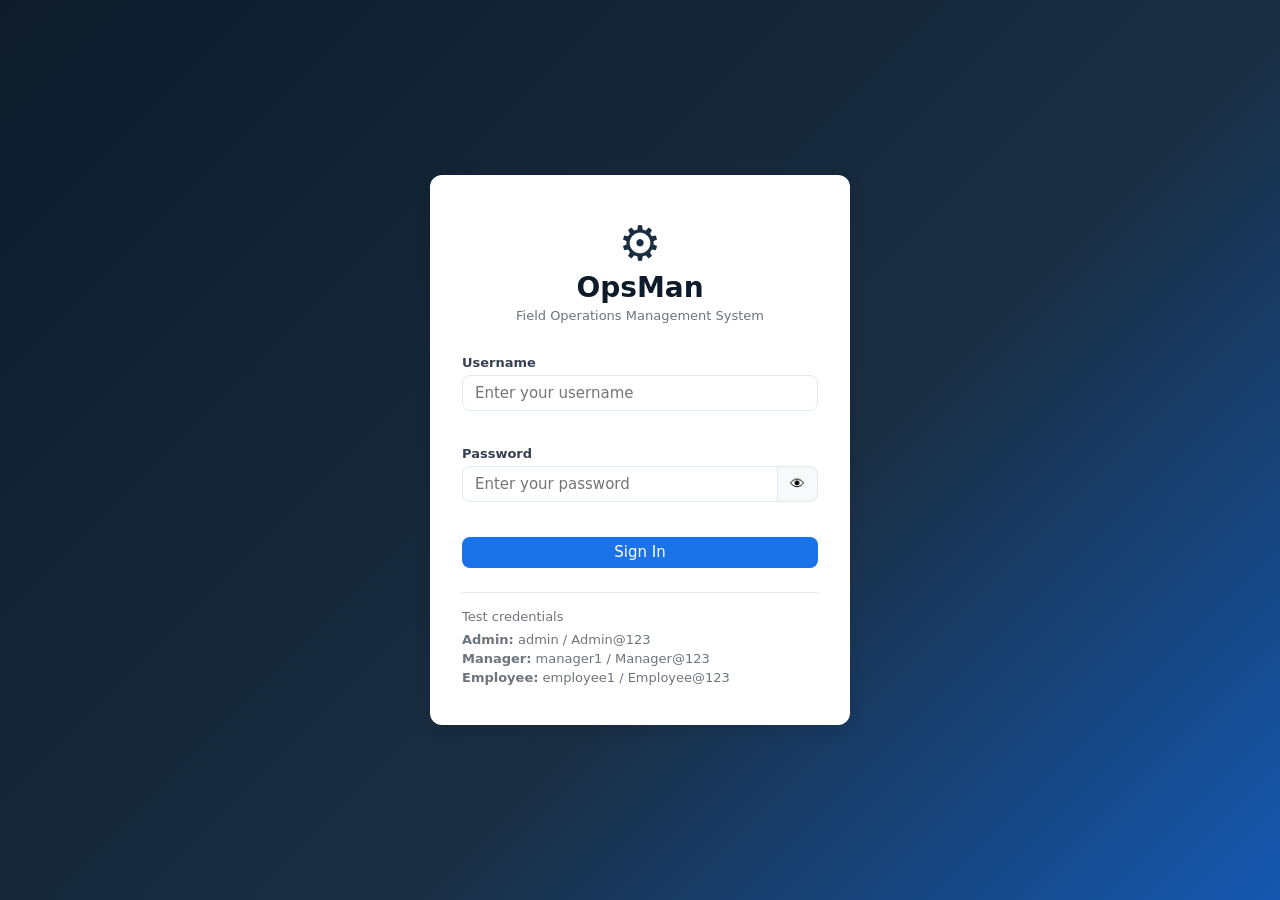
==== frontend/alerts.html @ f7cee3e9 "Create OpsMan Field Operations Management System Complete implementation of OpsMan with:  Database: " ====
<!DOCTYPE html>
<html lang="en">
<head>
    <meta charset="UTF-8">
    <meta name="viewport" content="width=device-width, initial-scale=1.0">
    <title>OpsMan – Alerts</title>
    <link rel="stylesheet" href="css/style.css">
</head>
<body class="app-page">

    <aside class="sidebar" id="sidebar">
        <div class="sidebar-logo"><span class="logo-icon">⚙️</span><span class="logo-text">OpsMan</span></div>
        <nav class="sidebar-nav">
            <a href="dashboard.html" class="nav-item"><span class="nav-icon">📊</span> Dashboard</a>
            <a href="tasks.html"     class="nav-item"><span class="nav-icon">✅</span> Tasks</a>
            <a href="employees.html" class="nav-item"><span class="nav-icon">👥</span> Employees</a>
            <a href="reports.html"   class="nav-item"><span class="nav-icon">📋</span> Reports</a>
            <a href="analytics.html" class="nav-item"><span class="nav-icon">📈</span> Analytics</a>
            <a href="alerts.html"    class="nav-item active"><span class="nav-icon">🔔</span> Alerts</a>
        </nav>
        <div class="sidebar-footer">
            <div class="user-info" id="userInfo"></div>
            <button class="btn btn-sm btn-outline" onclick="logout()">Logout</button>
        </div>
    </aside>

    <main class="main-content">
        <header class="page-header">
            <button class="sidebar-toggle" onclick="toggleSidebar()">☰</button>
            <h2 class="page-title">Alerts</h2>
            <button class="btn btn-outline btn-sm" onclick="markAllRead()">✓ Mark All Read</button>
        </header>

        <!-- Filters -->
        <div class="filters-bar card">
            <div class="filter-group">
                <select id="filterSeverity" class="form-control form-control-sm" onchange="loadAlerts()">
                    <option value="">All Severities</option>
                    <option value="critical">Critical</option>
                    <option value="warning">Warning</option>
                    <option value="info">Info</option>
                </select>
            </div>
            <div class="filter-group">
                <select id="filterRead" class="form-control form-control-sm" onchange="loadAlerts()">
                    <option value="">All</option>
                    <option value="0">Unread</option>
                    <option value="1">Read</option>
                </select>
            </div>
            <div class="filter-group">
                <select id="filterRelated" class="form-control form-control-sm" onchange="loadAlerts()">
                    <option value="">All Types</option>
                    <option value="task">Task</option>
                    <option value="employee">Employee</option>
                    <option value="shipment">Shipment</option>
                </select>
            </div>
        </div>

        <!-- Alerts List -->
        <div id="alertsList" class="alerts-page-list">
            <div class="loading-spinner">Loading…</div>
        </div>
        <div class="pagination" id="alertsPagination"></div>
    </main>

    <div id="toast-container"></div>
    <script src="js/app.js"></script>
    <script>
        let alertPage = 1;

        document.addEventListener('DOMContentLoaded', () => {
            checkAuth();
            loadAlerts();
        });

        function checkAuth() {
            const user = getStoredUser();
            if (!user) { window.location.href = 'index.html'; return; }
            document.getElementById('userInfo').textContent = user.username;
        }

        async function loadAlerts() {
            const severity  = document.getElementById('filterSeverity').value;
            const isRead    = document.getElementById('filterRead').value;
            const relatedTo = document.getElementById('filterRelated').value;
            const qs = new URLSearchParams({ page: alertPage, per_page: 20 });
            if (severity)  qs.set('severity',   severity);
            if (isRead !== '') qs.set('is_read', isRead);
            if (relatedTo) qs.set('related_to', relatedTo);

            const list = document.getElementById('alertsList');
            list.innerHTML = '<div class="loading-spinner">Loading…</div>';

            try {
                const res = await api(`/api/alerts.php?${qs}`);
                if (!res.data?.length) {
                    list.innerHTML = '<p class="text-center text-muted">No alerts found.</p>';
                    return;
                }
                list.innerHTML = res.data.map(a => `
                    <div class="alert-item ${a.is_read ? '' : 'unread'} severity-${a.severity}" id="alert-${a.id}">
                        <div class="alert-icon">${severityIcon(a.severity)}</div>
                        <div class="alert-content">
                            <div class="alert-title">${a.title}</div>
                            <div class="alert-message">${a.message}</div>
                            <div class="alert-meta">
                                <span class="badge ${severityBadge(a.severity)}">${a.severity}</span>
                                ${a.related_to ? `<span class="text-muted">${a.related_to} #${a.related_id}</span>` : ''}
                                <span class="text-muted">${formatDate(a.created_at)}</span>
                            </div>
                        </div>
                        <div class="alert-actions">
                            ${!a.is_read ? `<button class="btn btn-xs btn-outline" onclick="markRead(${a.id})">Mark Read</button>` : ''}
                            <button class="btn btn-xs btn-danger" onclick="deleteAlert(${a.id})">Delete</button>
                        </div>
                    </div>
                `).join('');
                renderPagination(res.pagination, 'alertsPagination', p => { alertPage = p; loadAlerts(); });
            } catch (e) {
                list.innerHTML = `<p class="text-center text-danger">${e.message}</p>`;
            }
        }

        function severityIcon(s) {
            return s === 'critical' ? '🔴' : s === 'warning' ? '🟡' : 'ℹ️';
        }
        function severityBadge(s) {
            return s === 'critical' ? 'badge-danger' : s === 'warning' ? 'badge-warning' : 'badge-info';
        }

        async function markRead(id) {
            try {
                await api(`/api/alerts.php?id=${id}&action=read`, 'PUT');
                document.getElementById(`alert-${id}`)?.classList.remove('unread');
                showToast('Marked as read', 'success');
            } catch (e) { showToast(e.message, 'error'); }
        }

        async function markAllRead() {
            try {
                await api('/api/alerts.php?action=read-all', 'PUT');
                showToast('All alerts marked as read', 'success');
                loadAlerts();
            } catch (e) { showToast(e.message, 'error'); }
        }

        async function deleteAlert(id) {
            if (!confirm('Delete this alert?')) return;
            try {
                await api(`/api/alerts.php?id=${id}`, 'DELETE');
                showToast('Alert deleted', 'success');
                loadAlerts();
            } catch (e) { showToast(e.message, 'error'); }
        }
    </script>
</body>
</html>
---- frontend/css/style.css ----
/* ===================================================================
   OpsMan – Global Stylesheet
   Mobile-first, responsive, CSS-variables design system
   =================================================================== */

/* ── Variables ──────────────────────────────────────────────────────── */
:root {
    --primary:       #1a73e8;
    --primary-dark:  #1558b0;
    --primary-light: #e8f0fe;
    --dark:          #0d1b2a;
    --dark-2:        #1a2e42;
    --dark-3:        #243a52;
    --sidebar-width: 240px;
    --header-height: 60px;

    --success:  #34a853;
    --warning:  #fbbc04;
    --danger:   #ea4335;
    --info:     #4285f4;
    --muted:    #6c757d;
    --light:    #f8f9fa;
    --border:   #e2e8f0;

    --radius:   8px;
    --radius-lg:12px;
    --shadow:   0 2px 8px rgba(0,0,0,.08);
    --shadow-md:0 4px 16px rgba(0,0,0,.12);

    --font:     'Segoe UI', system-ui, -apple-system, sans-serif;
    --font-mono:'Courier New', monospace;
    --fs-sm:    .8125rem;
    --fs-base:  .9375rem;
    --fs-lg:    1.125rem;
    --transition:.2s ease;
}

/* ── Reset ──────────────────────────────────────────────────────────── */
*, *::before, *::after { box-sizing: border-box; margin: 0; padding: 0; }
html { font-size: 16px; scroll-behavior: smooth; }
body { font-family: var(--font); font-size: var(--fs-base); color: #1a2e42; background: #f0f4f8; }
a { color: var(--primary); text-decoration: none; }
img { max-width: 100%; display: block; }
button { cursor: pointer; border: none; background: none; font: inherit; }
input, select, textarea { font: inherit; }

/* ── Auth Page ──────────────────────────────────────────────────────── */
.auth-page { background: linear-gradient(135deg, var(--dark) 0%, var(--dark-2) 60%, var(--primary-dark) 100%); min-height: 100vh; display: flex; align-items: center; justify-content: center; padding: 1rem; }
.auth-container { width: 100%; max-width: 420px; }
.auth-card { background: #fff; border-radius: var(--radius-lg); box-shadow: var(--shadow-md); padding: 2.5rem 2rem; }
.auth-logo { text-align: center; margin-bottom: 2rem; }
.auth-logo .logo-icon { font-size: 3rem; }
.auth-logo h1 { font-size: 1.75rem; font-weight: 700; color: var(--dark); }
.auth-subtitle { color: var(--muted); font-size: var(--fs-sm); margin-top: .25rem; }
.auth-footer { margin-top: 1.5rem; padding-top: 1rem; border-top: 1px solid var(--border); }
.cred-grid { display: grid; gap: .25rem; margin-top: .5rem; }
.cred-item { font-size: var(--fs-sm); color: var(--muted); }

/* ── App Layout ─────────────────────────────────────────────────────── */
.app-page { display: flex; min-height: 100vh; }

/* Sidebar */
.sidebar { width: var(--sidebar-width); background: var(--dark); color: #fff; display: flex; flex-direction: column; position: fixed; top: 0; left: 0; height: 100vh; z-index: 200; transition: transform var(--transition); }
.sidebar-logo { display: flex; align-items: center; gap: .75rem; padding: 1.25rem 1.5rem; border-bottom: 1px solid var(--dark-3); font-size: 1.25rem; font-weight: 700; }
.logo-icon { font-size: 1.5rem; }
.sidebar-nav { flex: 1; padding: 1rem 0; overflow-y: auto; }
.nav-item { display: flex; align-items: center; gap: .75rem; padding: .75rem 1.5rem; color: #b0c4d8; font-size: var(--fs-sm); font-weight: 500; transition: background var(--transition), color var(--transition); }
.nav-item:hover { background: var(--dark-3); color: #fff; }
.nav-item.active { background: var(--primary); color: #fff; }
.nav-icon { width: 1.25rem; text-align: center; }
.sidebar-footer { padding: 1rem 1.5rem; border-top: 1px solid var(--dark-3); }
.user-info { font-size: var(--fs-sm); color: #b0c4d8; margin-bottom: .5rem; overflow: hidden; text-overflow: ellipsis; white-space: nowrap; }

/* Main */
.main-content { margin-left: var(--sidebar-width); flex: 1; min-height: 100vh; display: flex; flex-direction: column; }

/* Page Header */
.page-header { display: flex; align-items: center; gap: 1rem; background: #fff; padding: .75rem 1.5rem; border-bottom: 1px solid var(--border); position: sticky; top: 0; z-index: 100; box-shadow: var(--shadow); height: var(--header-height); }
.page-title { font-size: 1.125rem; font-weight: 600; flex: 1; }
.sidebar-toggle { font-size: 1.25rem; display: none; }

/* Content area */
.main-content > *:not(.page-header) { padding: 1.25rem 1.5rem; }
.main-content > section, .main-content > .card, .main-content > .stats-grid,
.main-content > .dashboard-row, .main-content > .analytics-grid,
.main-content > .filters-bar, .main-content > .employee-grid,
.main-content > .alerts-page-list { padding: 1.25rem 1.5rem; }

/* ── Cards ──────────────────────────────────────────────────────────── */
.card { background: #fff; border-radius: var(--radius-lg); box-shadow: var(--shadow); overflow: hidden; }
.card + .card, .card + .filters-bar { margin-top: 1.25rem; }
.card-header { display: flex; align-items: center; justify-content: space-between; padding: 1rem 1.25rem; border-bottom: 1px solid var(--border); }
.card-header h3 { font-size: var(--fs-base); font-weight: 600; }
.card-body { padding: 1.25rem; }

/* ── Stats Grid ─────────────────────────────────────────────────────── */
.stats-grid { display: grid; grid-template-columns: repeat(auto-fit, minmax(200px, 1fr)); gap: 1rem; padding: 1.25rem 1.5rem; }
.stat-card { display: flex; align-items: center; gap: 1rem; padding: 1.25rem; border-radius: var(--radius-lg); background: #fff; box-shadow: var(--shadow); }
.stat-icon { font-size: 2rem; }
.stat-value { font-size: 1.75rem; font-weight: 700; line-height: 1; }
.stat-label { font-size: var(--fs-sm); color: var(--muted); margin-top: .2rem; }
.stat-blue   { border-left: 4px solid var(--primary); }
.stat-green  { border-left: 4px solid var(--success); }
.stat-orange { border-left: 4px solid var(--warning); }
.stat-purple { border-left: 4px solid #9c27b0; }

/* ── Dashboard Row ──────────────────────────────────────────────────── */
.dashboard-row { display: grid; grid-template-columns: 1fr 340px; gap: 1.25rem; padding: 0 1.5rem 1.25rem; }
.card-map { display: flex; flex-direction: column; }
.map-container { height: 380px; width: 100%; }
.chart-wrapper { padding: 1.25rem; }

/* ── Forms ──────────────────────────────────────────────────────────── */
.form-group { margin-bottom: 1rem; }
.form-label { display: block; font-size: var(--fs-sm); font-weight: 600; color: #374151; margin-bottom: .3rem; }
.form-label-sm { font-size: .75rem; font-weight: 600; color: var(--muted); margin-bottom: .2rem; display: block; }
.form-control { width: 100%; padding: .5rem .75rem; border: 1.5px solid var(--border); border-radius: var(--radius); font-size: var(--fs-base); background: #fff; transition: border-color var(--transition); }
.form-control:focus { outline: none; border-color: var(--primary); box-shadow: 0 0 0 3px rgba(26,115,232,.15); }
.form-control-sm { padding: .35rem .6rem; font-size: var(--fs-sm); }
.form-row { display: flex; gap: 1rem; }
.form-row .form-group { flex: 1; }
.form-row .col-3 { flex: 3; }
.form-row .col-4 { flex: 4; }
.form-row .col-6 { flex: 6; }
.form-row .col-8 { flex: 8; }
.form-section-title { font-weight: 700; font-size: var(--fs-sm); text-transform: uppercase; color: var(--muted); letter-spacing: .05em; margin: 1rem 0 .5rem; padding-top: .5rem; border-top: 1px solid var(--border); }
.input-group { display: flex; }
.input-group .form-control { border-radius: var(--radius) 0 0 var(--radius); }
.input-addon { padding: .5rem .75rem; border: 1.5px solid var(--border); border-left: none; border-radius: 0 var(--radius) var(--radius) 0; background: var(--light); }
.field-error { display: block; font-size: var(--fs-sm); color: var(--danger); margin-top: .2rem; min-height: 1.2em; }

/* ── Buttons ────────────────────────────────────────────────────────── */
.btn { display: inline-flex; align-items: center; justify-content: center; gap: .4rem; padding: .5rem 1rem; border-radius: var(--radius); font-size: var(--fs-base); font-weight: 500; transition: all var(--transition); line-height: 1; }
.btn-primary  { background: var(--primary); color: #fff; }
.btn-primary:hover { background: var(--primary-dark); }
.btn-success  { background: var(--success); color: #fff; }
.btn-danger   { background: var(--danger);  color: #fff; }
.btn-outline  { border: 1.5px solid var(--border); background: #fff; color: var(--dark-2); }
.btn-outline:hover { background: var(--light); }
.btn-sm  { padding: .35rem .75rem; font-size: var(--fs-sm); }
.btn-xs  { padding: .2rem .5rem; font-size: .75rem; }
.btn-block { width: 100%; }
.btn-group { display: flex; gap: .75rem; margin-top: .5rem; }
.btn:disabled { opacity: .6; cursor: not-allowed; }

/* ── Tables ─────────────────────────────────────────────────────────── */
.table-responsive { overflow-x: auto; }
.table { width: 100%; border-collapse: collapse; }
.table th, .table td { padding: .65rem 1rem; text-align: left; border-bottom: 1px solid var(--border); font-size: var(--fs-sm); }
.table th { background: #f8fafc; font-weight: 600; color: var(--muted); text-transform: uppercase; font-size: .7rem; letter-spacing: .05em; }
.table-hover tr:hover td { background: #f0f4f8; }

/* ── Badges ─────────────────────────────────────────────────────────── */
.badge { display: inline-flex; align-items: center; padding: .2rem .55rem; border-radius: 100px; font-size: .7rem; font-weight: 600; }
.badge-primary  { background: var(--primary-light); color: var(--primary-dark); }
.badge-success  { background: #e6f4ea; color: #1e7e34; }
.badge-warning  { background: #fff3cd; color: #856404; }
.badge-danger   { background: #fce8e6; color: #c0392b; }
.badge-info     { background: #e8f0fe; color: #1a56db; }
.badge-secondary{ background: #e9ecef; color: #495057; }

/* ── Alerts ─────────────────────────────────────────────────────────── */
.alert { padding: .75rem 1rem; border-radius: var(--radius); font-size: var(--fs-sm); margin-bottom: 1rem; }
.alert-danger  { background: #fce8e6; color: #c0392b; border: 1px solid #f5c6cb; }
.alert-success { background: #e6f4ea; color: #1e7e34; border: 1px solid #b7dfb0; }
.alert-warning { background: #fff3cd; color: #856404; border: 1px solid #ffeaa7; }

/* Alert list items */
.alert-item { display: flex; gap: 1rem; align-items: flex-start; padding: 1rem 1.25rem; border-bottom: 1px solid var(--border); transition: background var(--transition); }
.alert-item.unread { background: #f0f7ff; }
.alert-item:last-child { border-bottom: none; }
.alert-icon { font-size: 1.25rem; flex-shrink: 0; }
.alert-content { flex: 1; }
.alert-title { font-weight: 600; font-size: var(--fs-sm); }
.alert-message { color: var(--muted); font-size: var(--fs-sm); margin: .2rem 0 .4rem; }
.alert-meta { display: flex; gap: .5rem; align-items: center; flex-wrap: wrap; }
.alert-actions { display: flex; gap: .5rem; flex-shrink: 0; }
.severity-critical .alert-icon::before { color: var(--danger); }

/* ── Modals ─────────────────────────────────────────────────────────── */
.modal-overlay { position: fixed; inset: 0; background: rgba(0,0,0,.45); z-index: 500; display: flex; align-items: center; justify-content: center; padding: 1rem; }
.modal-overlay.hidden { display: none !important; }
.modal { background: #fff; border-radius: var(--radius-lg); width: 100%; max-width: 520px; max-height: 90vh; overflow-y: auto; box-shadow: var(--shadow-md); }
.modal-lg { max-width: 720px; }
.modal-header { display: flex; align-items: center; justify-content: space-between; padding: 1rem 1.25rem; border-bottom: 1px solid var(--border); }
.modal-header h3 { font-size: var(--fs-lg); font-weight: 600; }
.modal-close { font-size: 1.25rem; color: var(--muted); padding: .25rem; }
.modal-body { padding: 1.25rem; }
.modal-actions { display: flex; justify-content: flex-end; gap: .75rem; margin-top: 1.25rem; padding-top: 1rem; border-top: 1px solid var(--border); }

/* ── Pagination ─────────────────────────────────────────────────────── */
.pagination { display: flex; align-items: center; justify-content: center; gap: .4rem; padding: .75rem; flex-wrap: wrap; }
.page-btn { padding: .35rem .65rem; border: 1.5px solid var(--border); border-radius: var(--radius); font-size: var(--fs-sm); background: #fff; }
.page-btn.active { background: var(--primary); color: #fff; border-color: var(--primary); }
.page-btn:hover:not(.active) { background: var(--light); }

/* ── Filters Bar ────────────────────────────────────────────────────── */
.filters-bar { display: flex; flex-wrap: wrap; gap: .75rem; align-items: flex-end; padding: .75rem 1rem !important; margin: 1.25rem 1.5rem 0; }
.filter-group { display: flex; flex-direction: column; gap: .2rem; min-width: 140px; }
.filter-search { flex: 1; }

/* ── Toasts ─────────────────────────────────────────────────────────── */
#toast-container { position: fixed; bottom: 1.5rem; right: 1.5rem; z-index: 9999; display: flex; flex-direction: column; gap: .5rem; }
.toast { padding: .75rem 1.25rem; border-radius: var(--radius); font-size: var(--fs-sm); font-weight: 500; box-shadow: var(--shadow-md); animation: slideIn .3s ease; max-width: 320px; }
.toast-success { background: var(--success); color: #fff; }
.toast-error   { background: var(--danger);  color: #fff; }
.toast-warning { background: var(--warning); color: #333; }
.toast-info    { background: var(--primary); color: #fff; }
@keyframes slideIn { from { transform: translateX(120%); opacity: 0; } to { transform: translateX(0); opacity: 1; } }

/* ── Loading Spinner ────────────────────────────────────────────────── */
.spinner { width: 1rem; height: 1rem; border: 2px solid rgba(255,255,255,.4); border-top-color: #fff; border-radius: 50%; animation: spin .6s linear infinite; display: inline-block; }
.loading-spinner { text-align: center; padding: 2rem; color: var(--muted); }
@keyframes spin { to { transform: rotate(360deg); } }

/* ── Utilities ──────────────────────────────────────────────────────── */
.hidden       { display: none !important; }
.text-center  { text-align: center; }
.text-muted   { color: var(--muted); }
.text-sm      { font-size: var(--fs-sm); }
.text-danger  { color: var(--danger); }
.mt-2         { margin-top: .5rem; }
.mt-3         { margin-top: .75rem; }

/* Priority / Status chips */
.priority-low    { color: var(--muted); }
.priority-medium { color: var(--info); }
.priority-high   { color: var(--warning); }
.priority-urgent { color: var(--danger); font-weight: 700; }
.status-pending   { color: var(--muted); }
.status-assigned  { color: var(--info); }
.status-in_progress { color: var(--primary); }
.status-completed { color: var(--success); }
.status-overdue   { color: var(--danger); font-weight: 700; }

/* ── Employee Cards ─────────────────────────────────────────────────── */
.employee-grid { display: grid; grid-template-columns: repeat(auto-fill, minmax(260px, 1fr)); gap: 1rem; padding: 1.25rem 1.5rem; }
.emp-card { background: #fff; border-radius: var(--radius-lg); box-shadow: var(--shadow); padding: 1.25rem; display: flex; flex-direction: column; gap: .75rem; }
.emp-avatar { width: 3rem; height: 3rem; border-radius: 50%; background: var(--primary); color: #fff; display: flex; align-items: center; justify-content: center; font-size: 1.25rem; font-weight: 700; text-transform: uppercase; }
.emp-avatar-lg { width: 5rem; height: 5rem; border-radius: 50%; background: var(--primary); color: #fff; display: flex; align-items: center; justify-content: center; font-size: 2rem; font-weight: 700; text-transform: uppercase; }
.emp-name  { font-weight: 600; font-size: var(--fs-base); }
.emp-code  { font-size: var(--fs-sm); }
.emp-dept  { font-size: var(--fs-sm); color: var(--muted); }
.emp-score { display: flex; gap: .4rem; flex-wrap: wrap; align-items: center; margin-top: .25rem; }
.emp-actions { display: flex; gap: .4rem; }
.emp-detail { display: flex; flex-direction: column; gap: 1rem; }
.emp-detail-header { display: flex; gap: 1rem; align-items: center; }
.detail-grid { display: grid; grid-template-columns: 1fr 1fr; gap: .5rem .75rem; font-size: var(--fs-sm); }
.score-badge { padding: .2rem .55rem; border-radius: 100px; font-size: .7rem; font-weight: 700; }
.score-high { background: #e6f4ea; color: #1e7e34; }
.score-med  { background: #fff3cd; color: #856404; }
.score-low  { background: #fce8e6; color: #c0392b; }

/* ── GPS / Check-in ─────────────────────────────────────────────────── */
.gps-status { display: flex; align-items: center; gap: .75rem; padding: .75rem; border: 1.5px solid var(--border); border-radius: var(--radius); font-size: var(--fs-sm); }
.gps-dot { width: 10px; height: 10px; border-radius: 50%; }
.gps-active   { background: var(--success); animation: pulse 1.5s infinite; }
.gps-inactive { background: var(--muted); }
@keyframes pulse { 0%,100% { opacity: 1; } 50% { opacity: .4; } }
.location-display { padding: .75rem; background: var(--light); border-radius: var(--radius); font-size: var(--fs-sm); margin: .5rem 0; }

/* ── File Upload ────────────────────────────────────────────────────── */
.file-upload-area { border: 2px dashed var(--border); border-radius: var(--radius); padding: 1rem; }
.file-upload-area input[type=file] { display: none; }
.file-upload-label { text-align: center; color: var(--primary); cursor: pointer; font-size: var(--fs-sm); padding: .5rem; }
.file-preview { display: flex; gap: .5rem; flex-wrap: wrap; margin-top: .5rem; }
.file-preview-item { position: relative; }
.file-preview-item img { width: 60px; height: 60px; object-fit: cover; border-radius: var(--radius); }
.file-preview-item .remove-file { position: absolute; top: -6px; right: -6px; background: var(--danger); color: #fff; border-radius: 50%; width: 16px; height: 16px; font-size: 10px; display: flex; align-items: center; justify-content: center; }

/* ── AI / Analytics ─────────────────────────────────────────────────── */
.analytics-grid { display: grid; grid-template-columns: 1fr 1fr; gap: 1.25rem; padding: 1.25rem 1.5rem; }
.ai-card { margin: 0 1.5rem; }
.ai-insights { padding: 1rem 1.25rem; }
.insight-item { display: flex; gap: .75rem; align-items: flex-start; padding: .5rem 0; border-bottom: 1px solid var(--border); font-size: var(--fs-sm); }
.insight-item:last-child { border-bottom: none; }
.bottlenecks-list { padding: 0 1.25rem 1.25rem; }
.bottleneck-item { padding: .75rem; margin-top: .75rem; border-radius: var(--radius); font-size: var(--fs-sm); }
.bottleneck-item.critical { background: #fce8e6; border-left: 4px solid var(--danger); }
.bottleneck-item.warning  { background: #fff3cd; border-left: 4px solid var(--warning); }
.predict-form { padding: 1.25rem; }
.prediction-result { margin-top: 1rem; padding: 1rem; border-radius: var(--radius); font-size: var(--fs-sm); }
.predict-delayed     { background: #fce8e6; border-left: 4px solid var(--danger); }
.predict-on-time     { background: #e6f4ea; border-left: 4px solid var(--success); }

/* ── Mobile App (Employee Portal) ───────────────────────────────────── */
.mobile-app { flex-direction: column; background: #f0f4f8; }
.mobile-header { background: var(--dark); color: #fff; padding: .75rem 1rem; display: flex; align-items: center; justify-content: space-between; position: sticky; top: 0; z-index: 100; }
.mobile-title { font-size: 1rem; font-weight: 700; }
.mobile-main { flex: 1; overflow-y: auto; padding: 0 0 80px; }
.mobile-section { display: none; padding: 1rem; }
.mobile-section.active { display: block; }
.section-header { display: flex; align-items: center; gap: .75rem; margin-bottom: .75rem; }
.section-header h2 { font-size: 1.125rem; font-weight: 600; }
.task-cards { display: flex; flex-direction: column; gap: .75rem; }
.task-card-mobile { background: #fff; border-radius: var(--radius-lg); box-shadow: var(--shadow); padding: 1rem; border-left: 4px solid var(--primary); }
.task-card-mobile.priority-urgent { border-color: var(--danger); }
.task-card-mobile.priority-high   { border-color: var(--warning); }
.task-card-mobile.priority-low    { border-color: var(--muted); }

/* Bottom Nav */
.bottom-nav { position: fixed; bottom: 0; left: 0; right: 0; background: var(--dark); display: flex; z-index: 200; height: 60px; }
.bottom-nav-item { flex: 1; display: flex; flex-direction: column; align-items: center; justify-content: center; gap: .15rem; color: #b0c4d8; font-size: .65rem; padding: .5rem .25rem; transition: color var(--transition); }
.bottom-nav-item.active { color: var(--primary); }
.bottom-nav-item .nav-icon { font-size: 1.25rem; }

/* ── Responsive ─────────────────────────────────────────────────────── */
@media (max-width: 1024px) {
    .dashboard-row   { grid-template-columns: 1fr; }
    .analytics-grid  { grid-template-columns: 1fr; }
}

@media (max-width: 768px) {
    :root { --sidebar-width: 0px; }
    .sidebar { transform: translateX(-240px); width: 240px; }
    .sidebar.open { transform: translateX(0); }
    .main-content { margin-left: 0; }
    .sidebar-toggle { display: block; }
    .stats-grid { grid-template-columns: 1fr 1fr; }
    .form-row { flex-direction: column; }
    .filters-bar { flex-direction: column; }
    .filter-group { min-width: auto; }
    .modal { max-height: 95vh; }
    .page-header { padding: .75rem 1rem; }
    .main-content > *:not(.page-header) { padding: .75rem 1rem; }
}

@media (max-width: 480px) {
    .stats-grid { grid-template-columns: 1fr; }
    .employee-grid { grid-template-columns: 1fr; }
    .analytics-grid { grid-template-columns: 1fr; }
    .auth-card { padding: 1.75rem 1.25rem; }
}
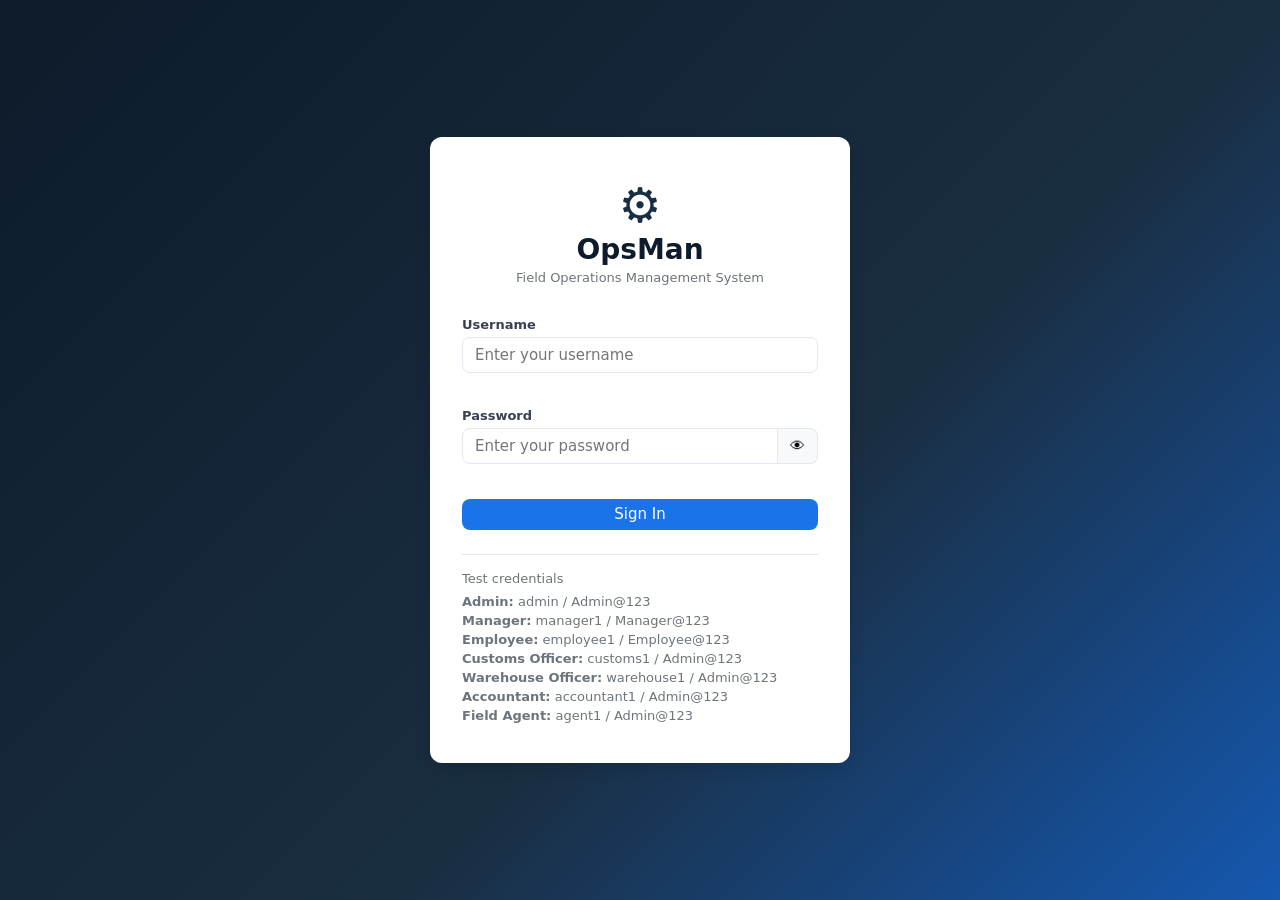
==== commit 3c7b6981: "Add logistics modules: Shipments, Customs, Warehouses, Transit + role expansion - Expanded users.rol" ====
--- a/frontend/alerts.html
+++ b/frontend/alerts.html
@@ -12,10 +12,14 @@
         <div class="sidebar-logo"><span class="logo-icon">⚙️</span><span class="logo-text">OpsMan</span></div>
         <nav class="sidebar-nav">
             <a href="dashboard.html" class="nav-item"><span class="nav-icon">📊</span> Dashboard</a>
-            <a href="tasks.html"     class="nav-item"><span class="nav-icon">✅</span> Tasks</a>
-            <a href="employees.html" class="nav-item"><span class="nav-icon">👥</span> Employees</a>
-            <a href="reports.html"   class="nav-item"><span class="nav-icon">📋</span> Reports</a>
-            <a href="analytics.html" class="nav-item"><span class="nav-icon">📈</span> Analytics</a>
+            <a href="shipments.html"  class="nav-item"><span class="nav-icon">🚢</span> Shipments</a>
+            <a href="customs.html"    class="nav-item"><span class="nav-icon">🛃</span> Customs</a>
+            <a href="warehouses.html" class="nav-item"><span class="nav-icon">🏭</span> Warehouses</a>
+            <a href="transit.html"    class="nav-item"><span class="nav-icon">🚛</span> Transit</a>
+            <a href="tasks.html"      class="nav-item"><span class="nav-icon">✅</span> Tasks</a>
+            <a href="employees.html"  class="nav-item"><span class="nav-icon">👥</span> Employees</a>
+            <a href="reports.html"    class="nav-item"><span class="nav-icon">📋</span> Reports</a>
+            <a href="analytics.html"  class="nav-item"><span class="nav-icon">📈</span> Analytics</a>
             <a href="alerts.html"    class="nav-item active"><span class="nav-icon">🔔</span> Alerts</a>
         </nav>
         <div class="sidebar-footer">
--- a/frontend/css/style.css
+++ b/frontend/css/style.css
@@ -331,3 +331,13 @@
     .analytics-grid { grid-template-columns: 1fr; }
     .auth-card { padding: 1.75rem 1.25rem; }
 }
+
+/* New stat card color variants */
+.stat-teal   { border-left: 4px solid #00897b; }
+.stat-teal .stat-icon { background: #e0f2f1; }
+.stat-indigo { border-left: 4px solid #3949ab; }
+.stat-indigo .stat-icon { background: #e8eaf6; }
+
+/* Status badges for new modules */
+.badge-cleared  { background: #00897b; color: #fff; }
+.badge-under-review { background: #f57c00; color: #fff; }
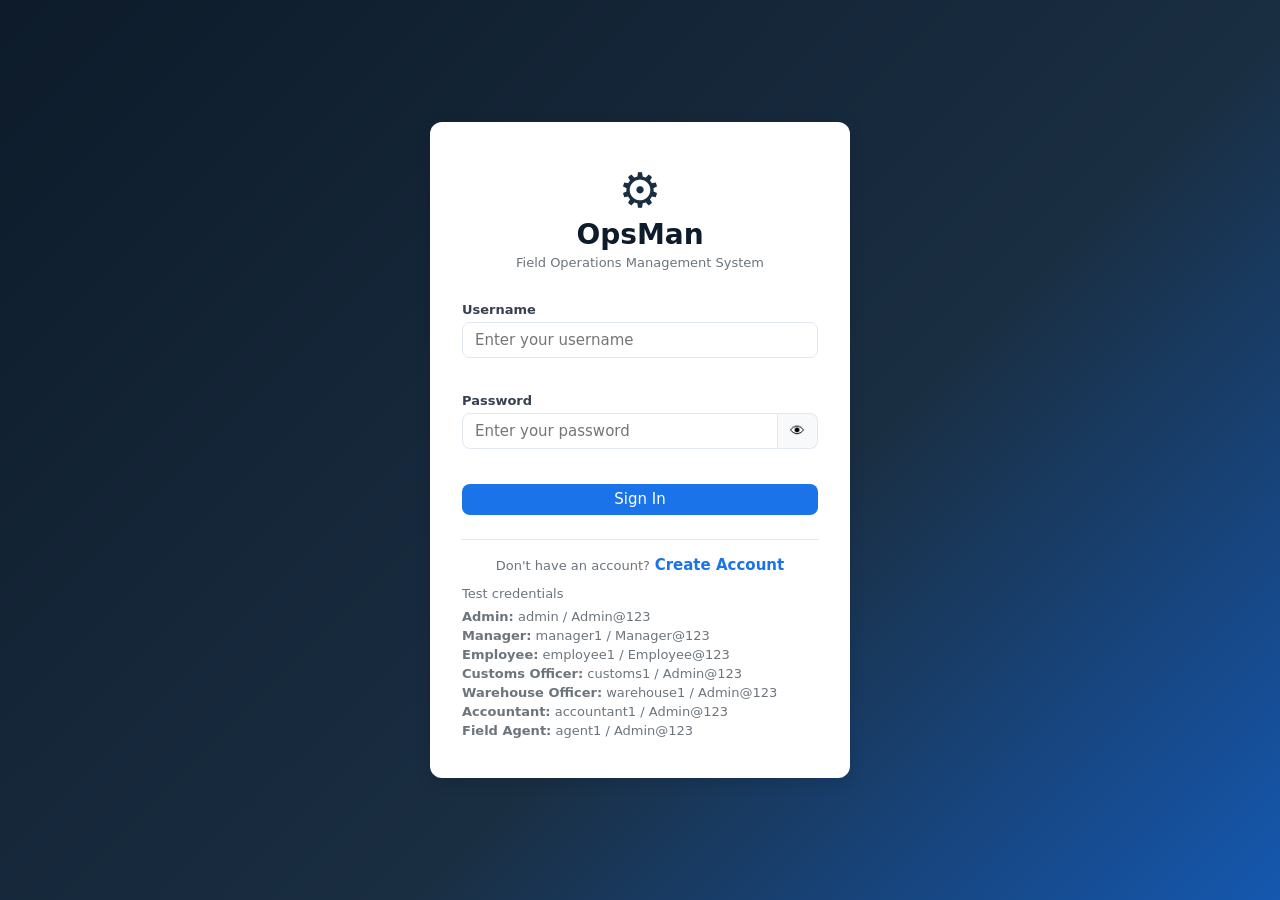
==== commit 842d3678: "Add My Dashboard and Points nav items to sidebar navigation Updated sidebar-nav in 9 HTML files to i" ====
--- a/frontend/alerts.html
+++ b/frontend/alerts.html
@@ -11,16 +11,18 @@
     <aside class="sidebar" id="sidebar">
         <div class="sidebar-logo"><span class="logo-icon">⚙️</span><span class="logo-text">OpsMan</span></div>
         <nav class="sidebar-nav">
-            <a href="dashboard.html" class="nav-item"><span class="nav-icon">📊</span> Dashboard</a>
-            <a href="shipments.html"  class="nav-item"><span class="nav-icon">🚢</span> Shipments</a>
-            <a href="customs.html"    class="nav-item"><span class="nav-icon">🛃</span> Customs</a>
-            <a href="warehouses.html" class="nav-item"><span class="nav-icon">🏭</span> Warehouses</a>
-            <a href="transit.html"    class="nav-item"><span class="nav-icon">🚛</span> Transit</a>
-            <a href="tasks.html"      class="nav-item"><span class="nav-icon">✅</span> Tasks</a>
-            <a href="employees.html"  class="nav-item"><span class="nav-icon">👥</span> Employees</a>
-            <a href="reports.html"    class="nav-item"><span class="nav-icon">📋</span> Reports</a>
-            <a href="analytics.html"  class="nav-item"><span class="nav-icon">📈</span> Analytics</a>
-            <a href="alerts.html"    class="nav-item active"><span class="nav-icon">🔔</span> Alerts</a>
+            <a href="dashboard.html"           class="nav-item"><span class="nav-icon">📊</span> Dashboard</a>
+            <a href="employee-dashboard.html"  class="nav-item"><span class="nav-icon">👤</span> My Dashboard</a>
+            <a href="shipments.html"           class="nav-item"><span class="nav-icon">🚢</span> Shipments</a>
+            <a href="customs.html"             class="nav-item"><span class="nav-icon">🛃</span> Customs</a>
+            <a href="warehouses.html"          class="nav-item"><span class="nav-icon">🏭</span> Warehouses</a>
+            <a href="transit.html"             class="nav-item"><span class="nav-icon">🚛</span> Transit</a>
+            <a href="tasks.html"               class="nav-item"><span class="nav-icon">✅</span> Tasks</a>
+            <a href="employees.html"           class="nav-item"><span class="nav-icon">👥</span> Employees</a>
+            <a href="points.html"              class="nav-item"><span class="nav-icon">🏆</span> Points</a>
+            <a href="reports.html"             class="nav-item"><span class="nav-icon">📋</span> Reports</a>
+            <a href="analytics.html"           class="nav-item"><span class="nav-icon">📈</span> Analytics</a>
+            <a href="alerts.html"              class="nav-item active"><span class="nav-icon">🔔</span> Alerts <span class="badge badge-danger" id="alertBadge">0</span></a>
         </nav>
         <div class="sidebar-footer">
             <div class="user-info" id="userInfo"></div>
